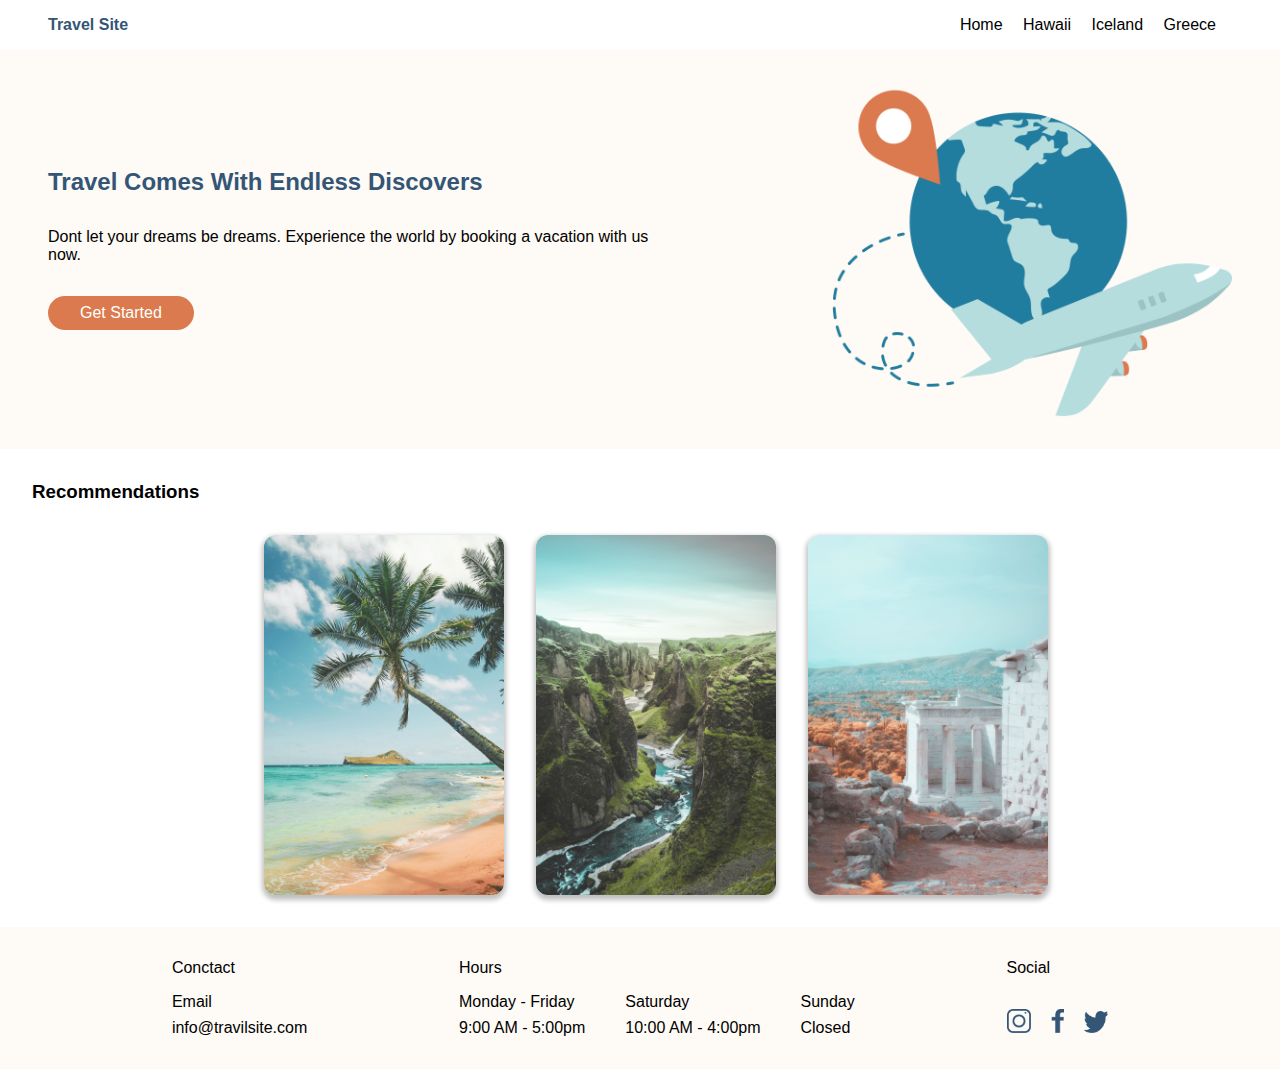
==== index.html @ b73d65de "home page layout complete,need colors" ====
<!DOCTYPE html>
<html lang="en">
<head>
  <meta charset="UTF-8">
  <meta http-equiv="X-UA-Compatible" content="IE=edge">
  <meta name="viewport" content="width=device-width, initial-scale=1.0">
  <title>Travel Site - Home</title>
  <link rel="stylesheet" href="./css/main.css">
</head>
<body>
  <header class="header">
    <h1 class="header__title">Travel Site</h1>
    <div class="header__links">
      <a class="header__site" href="./index.html">Home</a>
      <a class="header__site" href="./pages/hawaii.html">Hawaii</a>
      <a class="header__site" href="./pages/iceland.html">Iceland</a>
      <a class="header__site" href="./pages/greece.html">Greece</a>
    </div>
  </header>

  <section class="hero">
    <div class="hero__info">
      <h2 class="hero__title">Travel Comes With Endless Discovers</h2>
      <p class="hero__description">Dont let your dreams be dreams. Experience the world by booking a vacation with us now.</p>
      <div class="hero__button">Get Started</div>
    </div>

    <img class="hero__img" src="./assets/Images/hero.png" alt="earth-plane">
  </section>
  
  <section class="recommendations">
    <h3 class="recommendations__title">Recommendations</h3>
    <div class="recommendations__pictures">
      <img class="recommendations__location" src="./assets/Images/hawaii.jpg" alt="hawaii">
      <img class="recommendations__location" src="./assets/Images/iceland.jpg" alt="iceland">
      <img class="recommendations__location" src="./assets/Images/greece.jpg" alt="greece">
    </div>
  </section>

  <footer class="footer">
    <div class="footer__contact">
      <p class="footer__title">Conctact</p>
      <p class="footer__desciption">Email</p>
      <p class="footer__info">info@travilsite.com</p>
    </div>

    <div>
      <p class="footer__title">Hours</p>
      <div class="footer__operation">
        <div>
          <p class="footer__desciption">Monday - Friday</p>
          <p class="footer__info">9:00 AM - 5:00pm</p>
        </div>
        <div class="footer__hours">
          <p class="footer__desciption">Saturday</p>
          <p class="footer__info">10:00 AM - 4:00pm</p>
        </div>
        <div class="footer__hours">
          <p class="footer__desciption">Sunday</p>
          <p class="footer__info">Closed</p>
        </div>
      </div>
    </div>

    <div>
      <p class="footer__title">Social</p>
      <img class="footer__icon" src="./assets/Icons/icon-instagram.png" alt="icon-instagram">
      <img class="footer__icon footer__icon--margin" src="./assets/Icons/icon-facebook.png" alt="icon-facebook">
      <img class="footer__icon footer__icon--margin" src="./assets/Icons/icon-twitter.png" alt="icon-twitter">
    </div>
  </footer>


</body>
</html>
---- css/main.css ----
*, *::before, *::after {
  box-sizing: border-box;
  margin: 0;
  padding: 0;
}

body {
  font-family: Verdana, Helvetica, sans-serif;
}

.header {
  display: flex;
  justify-content: space-between;
  align-items: center;
  margin: 1rem 0rem;
}
.header__title {
  margin-left: 3rem;
  font-size: 1rem;
  color: #335576;
}
.header__links {
  margin-right: 3rem;
}
.header__site {
  text-decoration: none;
  color: black;
  margin-right: 1rem;
}

.footer {
  display: flex;
  justify-content: space-around;
  align-items: center;
  background-color: #FEFAF5;
  padding: 2rem 6rem;
}
.footer__title {
  margin-bottom: 1rem;
}
.footer__desciption {
  margin-bottom: 0.5rem;
}
.footer__operation {
  display: flex;
}
.footer__hours {
  margin-left: 2.5rem;
}
.footer__icon {
  max-width: 1.5rem;
  max-height: 1.5rem;
  margin-top: 1rem;
}
.footer__icon--margin {
  margin-left: 1rem;
}

.hero {
  background-color: #FEFAF5;
  display: flex;
  justify-content: space-between;
  align-items: center;
  padding: 2rem 0rem;
}
.hero__info {
  margin-left: 3rem;
  display: flex;
  flex-direction: column;
  justify-content: space-around;
  gap: 2rem;
}
.hero__title {
  color: #335576;
}
.hero__description {
  padding-right: 10rem;
}
.hero__button {
  background-color: #DB7A4E;
  width: -webkit-fit-content;
  width: -moz-fit-content;
  width: fit-content;
  padding: 0.5rem 2rem;
  color: white;
  border-radius: 1.25rem;
}
.hero__img {
  margin-right: 3rem;
  width: 25rem;
}

.recommendations {
  margin: 2rem 2rem;
}
.recommendations__title {
  margin-bottom: 2rem;
}
.recommendations__pictures {
  display: flex;
  justify-content: center;
  align-items: center;
}
.recommendations__location {
  margin-left: 2rem;
  max-width: 15rem;
  border-radius: 0.75rem;
  box-shadow: 0 3px 5px 2px rgba(0, 0, 0, 0.25);
}/*# sourceMappingURL=main.css.map */
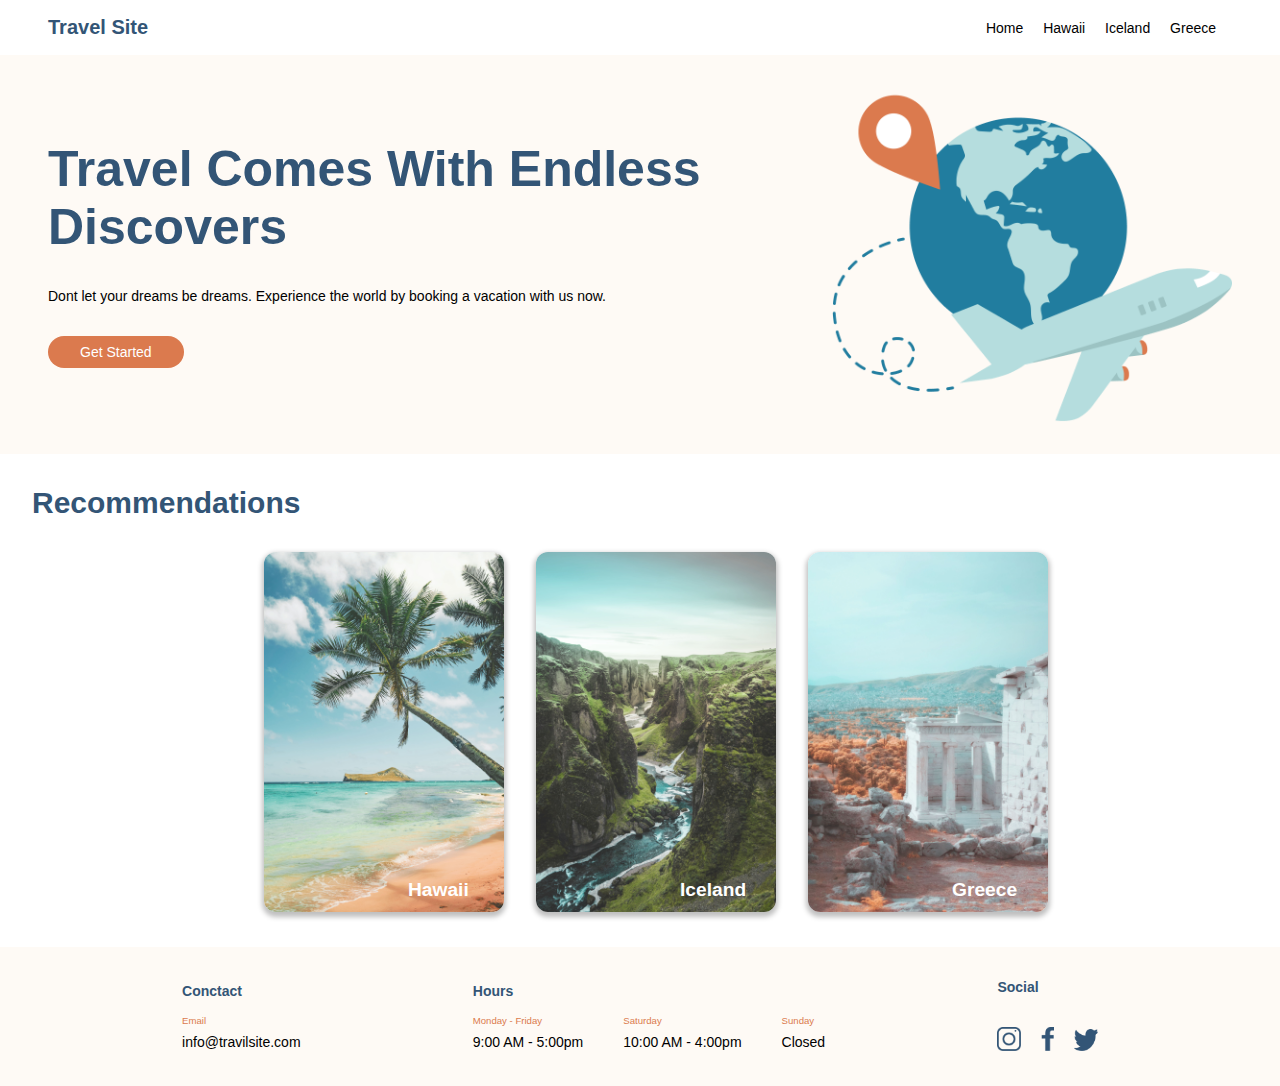
==== commit 5e997118: "Greece Page Finished" ====
--- a/index.html
+++ b/index.html
@@ -18,24 +18,51 @@
     </div>
   </header>
 
-  <section class="hero">
-    <div class="hero__info">
-      <h2 class="hero__title">Travel Comes With Endless Discovers</h2>
-      <p class="hero__description">Dont let your dreams be dreams. Experience the world by booking a vacation with us now.</p>
-      <div class="hero__button">Get Started</div>
-    </div>
 
-    <img class="hero__img" src="./assets/Images/hero.png" alt="earth-plane">
-  </section>
+  <main>
+    <section class="hero">
+      <div class="hero__info">
+        <h2 class="hero__title">Travel Comes With Endless Discovers</h2>
+        <p class="hero__description">Dont let your dreams be dreams. Experience the world by booking a vacation with us now.</p>
+        <div class="hero__button">Get Started</div>
+      </div>
   
-  <section class="recommendations">
-    <h3 class="recommendations__title">Recommendations</h3>
-    <div class="recommendations__pictures">
-      <img class="recommendations__location" src="./assets/Images/hawaii.jpg" alt="hawaii">
-      <img class="recommendations__location" src="./assets/Images/iceland.jpg" alt="iceland">
-      <img class="recommendations__location" src="./assets/Images/greece.jpg" alt="greece">
-    </div>
-  </section>
+      <img class="hero__img" src="./assets/Images/hero.png" alt="earth-plane">
+    </section>
+    
+    <section class="recommendations">
+      <h3 class="recommendations__title">Recommendations</h3>
+      <div class="recommendations__pictures">
+
+        <div class="recommendations__location-container">
+          <a href="./pages/hawaii.html">
+            <img class="recommendations__location" src="./assets/Images/hawaii.jpg" alt="hawaii">
+            <p class="recommendations__text">Hawaii</p>
+          </a>
+        </div>
+
+        <div class="recommendations__location-container">
+          <a href="./pages/iceland.html">
+            <img class="recommendations__location" src="./assets/Images/iceland.jpg" alt="iceland">
+            <p class="recommendations__text">Iceland</p>
+          </a>
+        </div>
+
+        <div class="recommendations__location-container">
+          <a href="./pages/greece.html">
+            <img class="recommendations__location" src="./assets/Images/greece.jpg" alt="greece">
+            <p class="recommendations__text">Greece</p>
+          </a>
+        </div>
+
+
+
+
+
+      </div>
+    </section>
+  </main>
+  
 
   <footer class="footer">
     <div class="footer__contact">
--- a/css/main.css
+++ b/css/main.css
@@ -8,15 +8,31 @@
   font-family: Verdana, Helvetica, sans-serif;
 }
 
+h1, h2 {
+  font-size: 3.125rem;
+  font-weight: 700;
+}
+
+h3 {
+  font-size: 1.875rem;
+  font-weight: 600;
+}
+
+p, div {
+  font-size: 0.875rem;
+  font-weight: 200;
+}
+
 .header {
   display: flex;
   justify-content: space-between;
   align-items: center;
   margin: 1rem 0rem;
+  background-color: #FFFFFF;
 }
 .header__title {
   margin-left: 3rem;
-  font-size: 1rem;
+  font-size: 1.25rem;
   color: #335576;
 }
 .header__links {
@@ -37,9 +53,13 @@
 }
 .footer__title {
   margin-bottom: 1rem;
+  color: #335576;
+  font-weight: bold;
 }
 .footer__desciption {
   margin-bottom: 0.5rem;
+  color: #DB7A4E;
+  font-size: 0.6rem;
 }
 .footer__operation {
   display: flex;
@@ -65,6 +85,7 @@
 }
 .hero__info {
   margin-left: 3rem;
+  padding-right: 3rem;
   display: flex;
   flex-direction: column;
   justify-content: space-around;
@@ -77,13 +98,13 @@
   padding-right: 10rem;
 }
 .hero__button {
-  background-color: #DB7A4E;
   width: -webkit-fit-content;
   width: -moz-fit-content;
   width: fit-content;
   padding: 0.5rem 2rem;
   color: white;
   border-radius: 1.25rem;
+  background-color: #DB7A4E;
 }
 .hero__img {
   margin-right: 3rem;
@@ -95,6 +116,7 @@
 }
 .recommendations__title {
   margin-bottom: 2rem;
+  color: #335576;
 }
 .recommendations__pictures {
   display: flex;
@@ -106,4 +128,15 @@
   max-width: 15rem;
   border-radius: 0.75rem;
   box-shadow: 0 3px 5px 2px rgba(0, 0, 0, 0.25);
+}
+.recommendations__location-container {
+  position: relative;
+}
+.recommendations__text {
+  position: absolute;
+  font-weight: bold;
+  font-size: 1.2rem;
+  color: white;
+  left: 11rem;
+  bottom: 0.85rem;
 }/*# sourceMappingURL=main.css.map */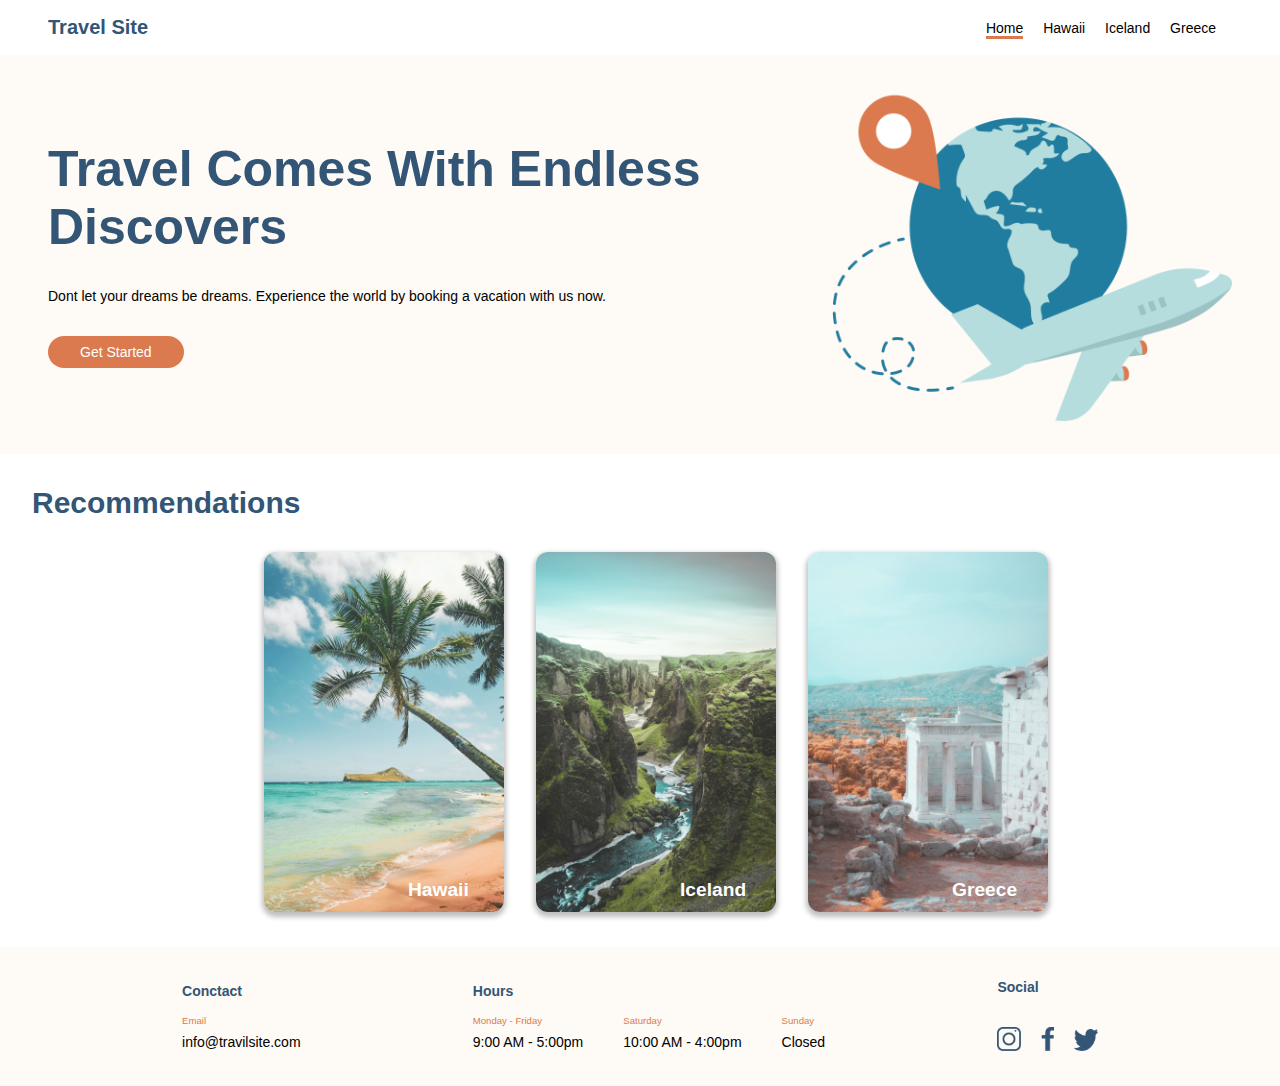
==== commit cedb921f: "nav bar finished" ====
--- a/index.html
+++ b/index.html
@@ -11,7 +11,7 @@
   <header class="header">
     <h1 class="header__title">Travel Site</h1>
     <div class="header__links">
-      <a class="header__site" href="./index.html">Home</a>
+      <a class="header__site header__site--active" href="./index.html">Home</a>
       <a class="header__site" href="./pages/hawaii.html">Hawaii</a>
       <a class="header__site" href="./pages/iceland.html">Iceland</a>
       <a class="header__site" href="./pages/greece.html">Greece</a>
@@ -54,11 +54,6 @@
             <p class="recommendations__text">Greece</p>
           </a>
         </div>
-
-
-
-
-
       </div>
     </section>
   </main>
--- a/css/main.css
+++ b/css/main.css
@@ -42,6 +42,12 @@
   text-decoration: none;
   color: black;
   margin-right: 1rem;
+}
+.header__site--active {
+  border-bottom: 3px solid #DB7A4E;
+}
+.header__site:hover {
+  border-bottom: 3px solid #DB7A4E;
 }
 
 .footer {
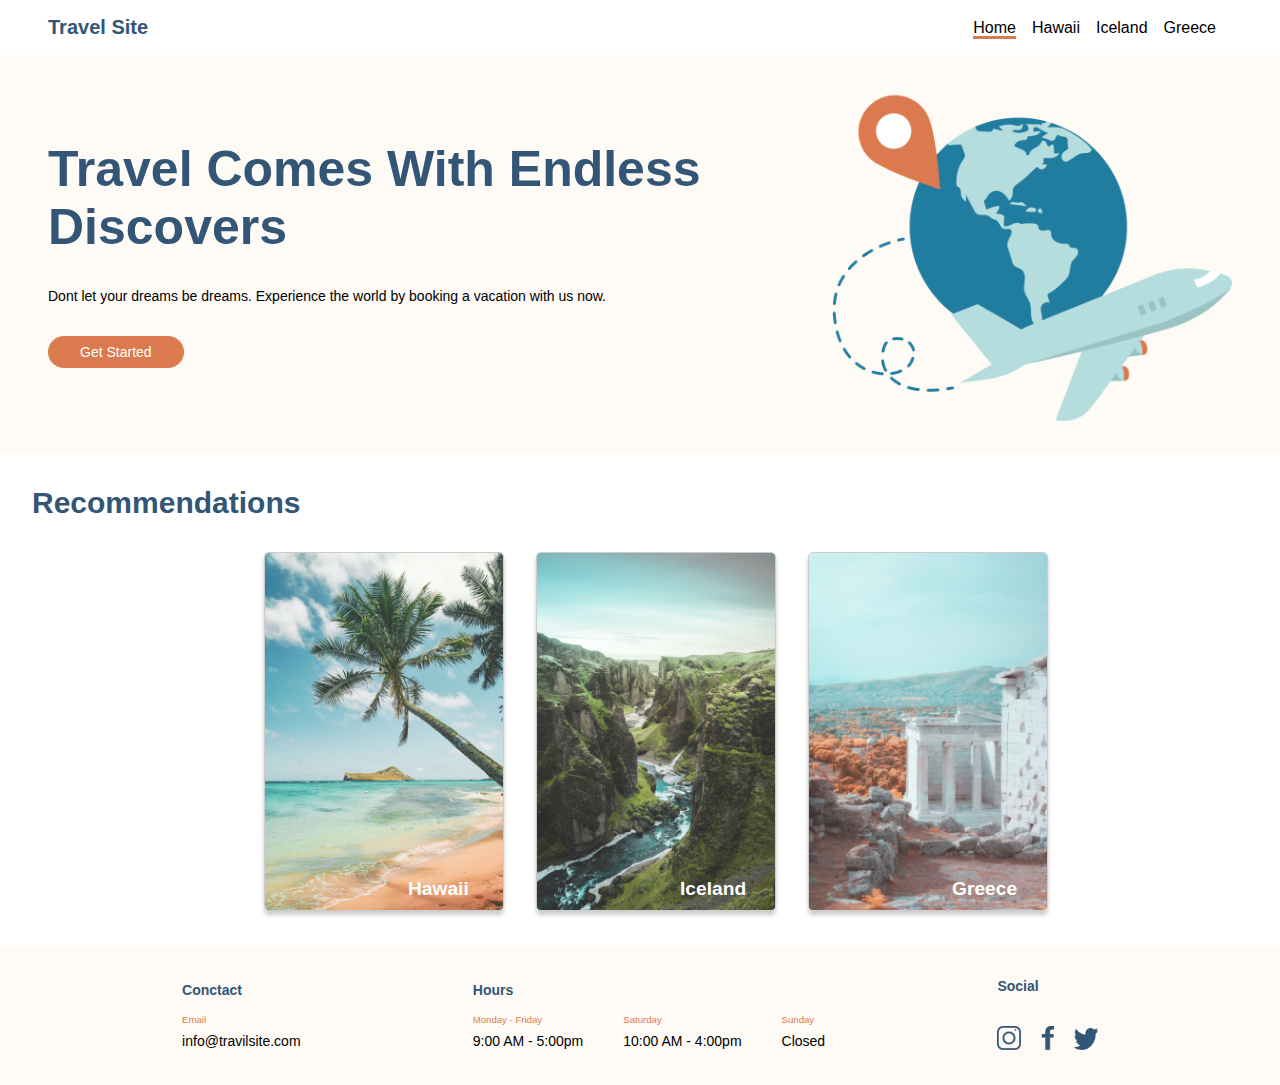
==== commit 2ff37b75: "Fixed cards and nav to lists" ====
--- a/index.html
+++ b/index.html
@@ -10,12 +10,12 @@
 <body>
   <header class="header">
     <h1 class="header__title">Travel Site</h1>
-    <div class="header__links">
-      <a class="header__site header__site--active" href="./index.html">Home</a>
-      <a class="header__site" href="./pages/hawaii.html">Hawaii</a>
-      <a class="header__site" href="./pages/iceland.html">Iceland</a>
-      <a class="header__site" href="./pages/greece.html">Greece</a>
-    </div>
+    <ul class="header__links">
+      <li><a class="header__site header__site--active" href="./index.html">Home</a></li>
+      <li><a class="header__site" href="./pages/hawaii.html">Hawaii</a></li>
+      <li><a class="header__site" href="./pages/iceland.html">Iceland</a></li>
+      <li><a class="header__site" href="./pages/greece.html">Greece</a></li>
+    </ul>
   </header>
 
 
--- a/css/main.css
+++ b/css/main.css
@@ -37,6 +37,8 @@
 }
 .header__links {
   margin-right: 3rem;
+  display: flex;
+  list-style-type: none;
 }
 .header__site {
   text-decoration: none;
@@ -132,8 +134,9 @@
 .recommendations__location {
   margin-left: 2rem;
   max-width: 15rem;
-  border-radius: 0.75rem;
-  box-shadow: 0 3px 5px 2px rgba(0, 0, 0, 0.25);
+  border-radius: 5px;
+  box-shadow: 0 4px 4px rgba(0, 0, 0, 0.2);
+  border: 1px solid rgba(0, 0, 0, 0.2);
 }
 .recommendations__location-container {
   position: relative;
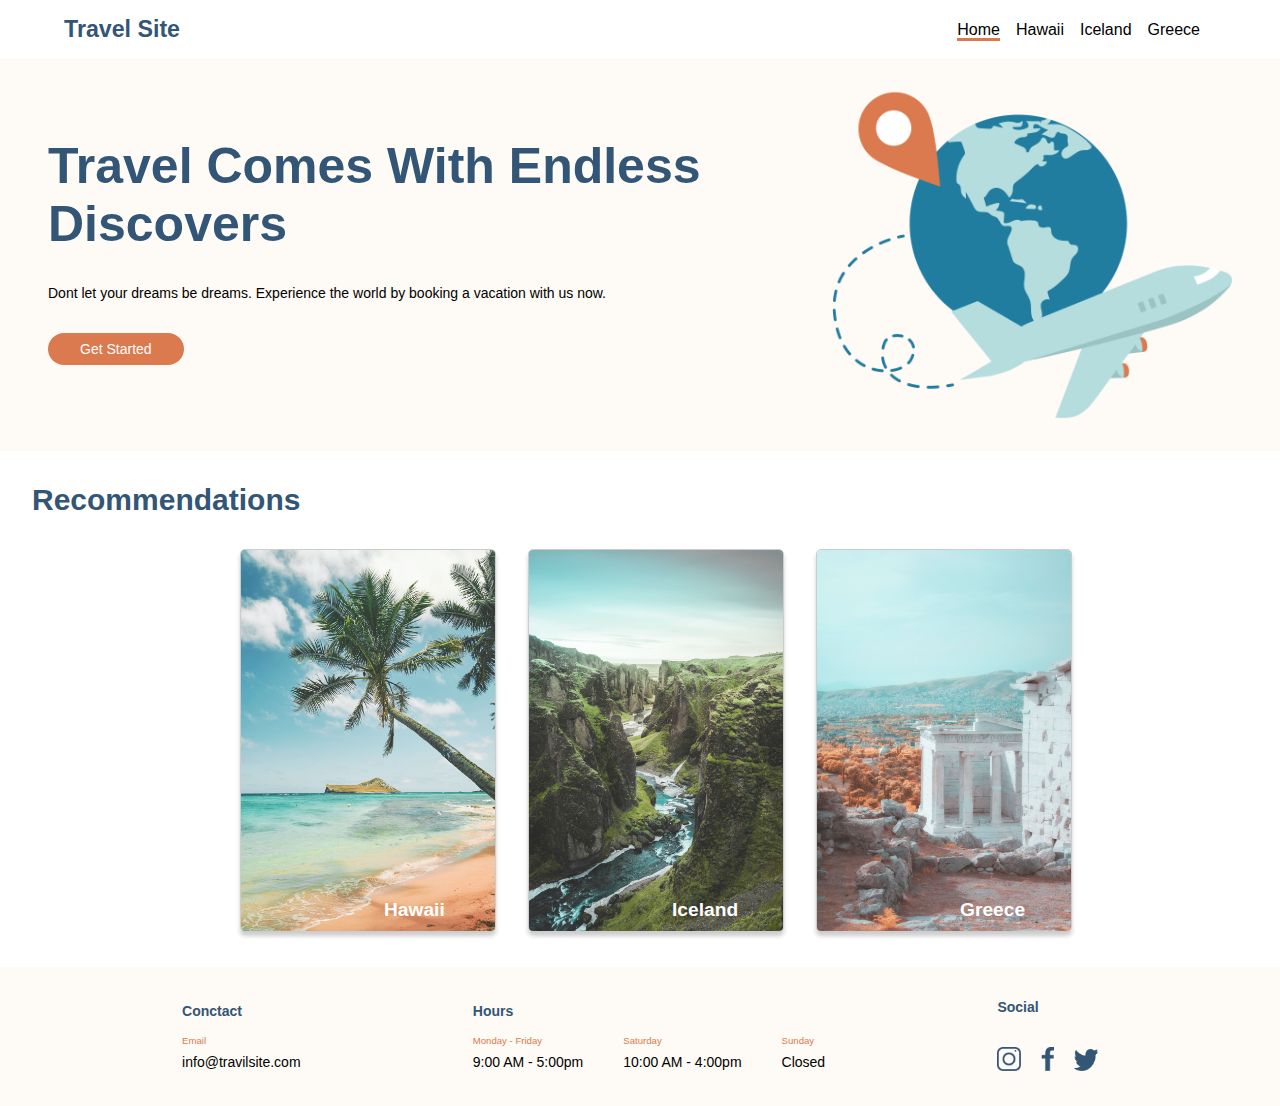
==== commit b365f2ab: "nav bar fixed into position" ====
--- a/index.html
+++ b/index.html
@@ -7,17 +7,22 @@
   <title>Travel Site - Home</title>
   <link rel="stylesheet" href="./css/main.css">
 </head>
+
 <body>
-  <header class="header">
-    <h1 class="header__title">Travel Site</h1>
-    <ul class="header__links">
-      <li><a class="header__site header__site--active" href="./index.html">Home</a></li>
-      <li><a class="header__site" href="./pages/hawaii.html">Hawaii</a></li>
-      <li><a class="header__site" href="./pages/iceland.html">Iceland</a></li>
-      <li><a class="header__site" href="./pages/greece.html">Greece</a></li>
-    </ul>
+
+  <header>
+    <class class="nav-bar">
+      <a class="nav-bar__logo" href="/index.html">
+        <h1 class="nav-bar__title">Travel Site</h1>
+      </a>
+      <ul class="nav-bar__links">
+        <li><a class="nav-bar__site nav-bar__site--active" href="./index.html">Home</a></li>
+        <li><a class="nav-bar__site" href="./pages/hawaii.html">Hawaii</a></li>
+        <li><a class="nav-bar__site" href="./pages/iceland.html">Iceland</a></li>
+        <li><a class="nav-bar__site" href="./pages/greece.html">Greece</a></li>
+      </ul>
+    </class>
   </header>
-
 
   <main>
     <section class="hero">
@@ -26,28 +31,24 @@
         <p class="hero__description">Dont let your dreams be dreams. Experience the world by booking a vacation with us now.</p>
         <div class="hero__button">Get Started</div>
       </div>
-  
       <img class="hero__img" src="./assets/Images/hero.png" alt="earth-plane">
     </section>
     
     <section class="recommendations">
       <h3 class="recommendations__title">Recommendations</h3>
       <div class="recommendations__pictures">
-
         <div class="recommendations__location-container">
           <a href="./pages/hawaii.html">
             <img class="recommendations__location" src="./assets/Images/hawaii.jpg" alt="hawaii">
             <p class="recommendations__text">Hawaii</p>
           </a>
         </div>
-
         <div class="recommendations__location-container">
           <a href="./pages/iceland.html">
             <img class="recommendations__location" src="./assets/Images/iceland.jpg" alt="iceland">
             <p class="recommendations__text">Iceland</p>
           </a>
         </div>
-
         <div class="recommendations__location-container">
           <a href="./pages/greece.html">
             <img class="recommendations__location" src="./assets/Images/greece.jpg" alt="greece">
@@ -58,14 +59,12 @@
     </section>
   </main>
   
-
   <footer class="footer">
     <div class="footer__contact">
       <p class="footer__title">Conctact</p>
       <p class="footer__desciption">Email</p>
       <p class="footer__info">info@travilsite.com</p>
     </div>
-
     <div>
       <p class="footer__title">Hours</p>
       <div class="footer__operation">
@@ -83,7 +82,6 @@
         </div>
       </div>
     </div>
-
     <div>
       <p class="footer__title">Social</p>
       <img class="footer__icon" src="./assets/Icons/icon-instagram.png" alt="icon-instagram">
@@ -91,7 +89,6 @@
       <img class="footer__icon footer__icon--margin" src="./assets/Icons/icon-twitter.png" alt="icon-twitter">
     </div>
   </footer>
-
-
+  
 </body>
 </html>--- a/css/main.css
+++ b/css/main.css
@@ -23,32 +23,39 @@
   font-weight: 200;
 }
 
-.header {
+.nav-bar {
+  position: fixed;
+  top: 0;
+  width: 100%;
   display: flex;
   justify-content: space-between;
   align-items: center;
-  margin: 1rem 0rem;
+  margin: 0;
   background-color: #FFFFFF;
+  padding: 1rem;
 }
-.header__title {
+.nav-bar__logo {
+  text-decoration: none;
+}
+.nav-bar__title {
   margin-left: 3rem;
-  font-size: 1.25rem;
+  font-size: 1.45rem;
   color: #335576;
 }
-.header__links {
+.nav-bar__links {
   margin-right: 3rem;
   display: flex;
   list-style-type: none;
 }
-.header__site {
+.nav-bar__site {
   text-decoration: none;
   color: black;
   margin-right: 1rem;
 }
-.header__site--active {
+.nav-bar__site--active {
   border-bottom: 3px solid #DB7A4E;
 }
-.header__site:hover {
+.nav-bar__site:hover {
   border-bottom: 3px solid #DB7A4E;
 }
 
@@ -85,6 +92,7 @@
 }
 
 .hero {
+  margin-top: 3.25rem;
   background-color: #FEFAF5;
   display: flex;
   justify-content: space-between;
@@ -101,9 +109,11 @@
 }
 .hero__title {
   color: #335576;
+  text-align: left;
 }
 .hero__description {
   padding-right: 10rem;
+  text-align: left;
 }
 .hero__button {
   width: -webkit-fit-content;
@@ -133,13 +143,16 @@
 }
 .recommendations__location {
   margin-left: 2rem;
-  max-width: 15rem;
+  max-width: 16rem;
   border-radius: 5px;
   box-shadow: 0 4px 4px rgba(0, 0, 0, 0.2);
   border: 1px solid rgba(0, 0, 0, 0.2);
 }
 .recommendations__location-container {
   position: relative;
+  width: -webkit-fit-content;
+  width: -moz-fit-content;
+  width: fit-content;
 }
 .recommendations__text {
   position: absolute;
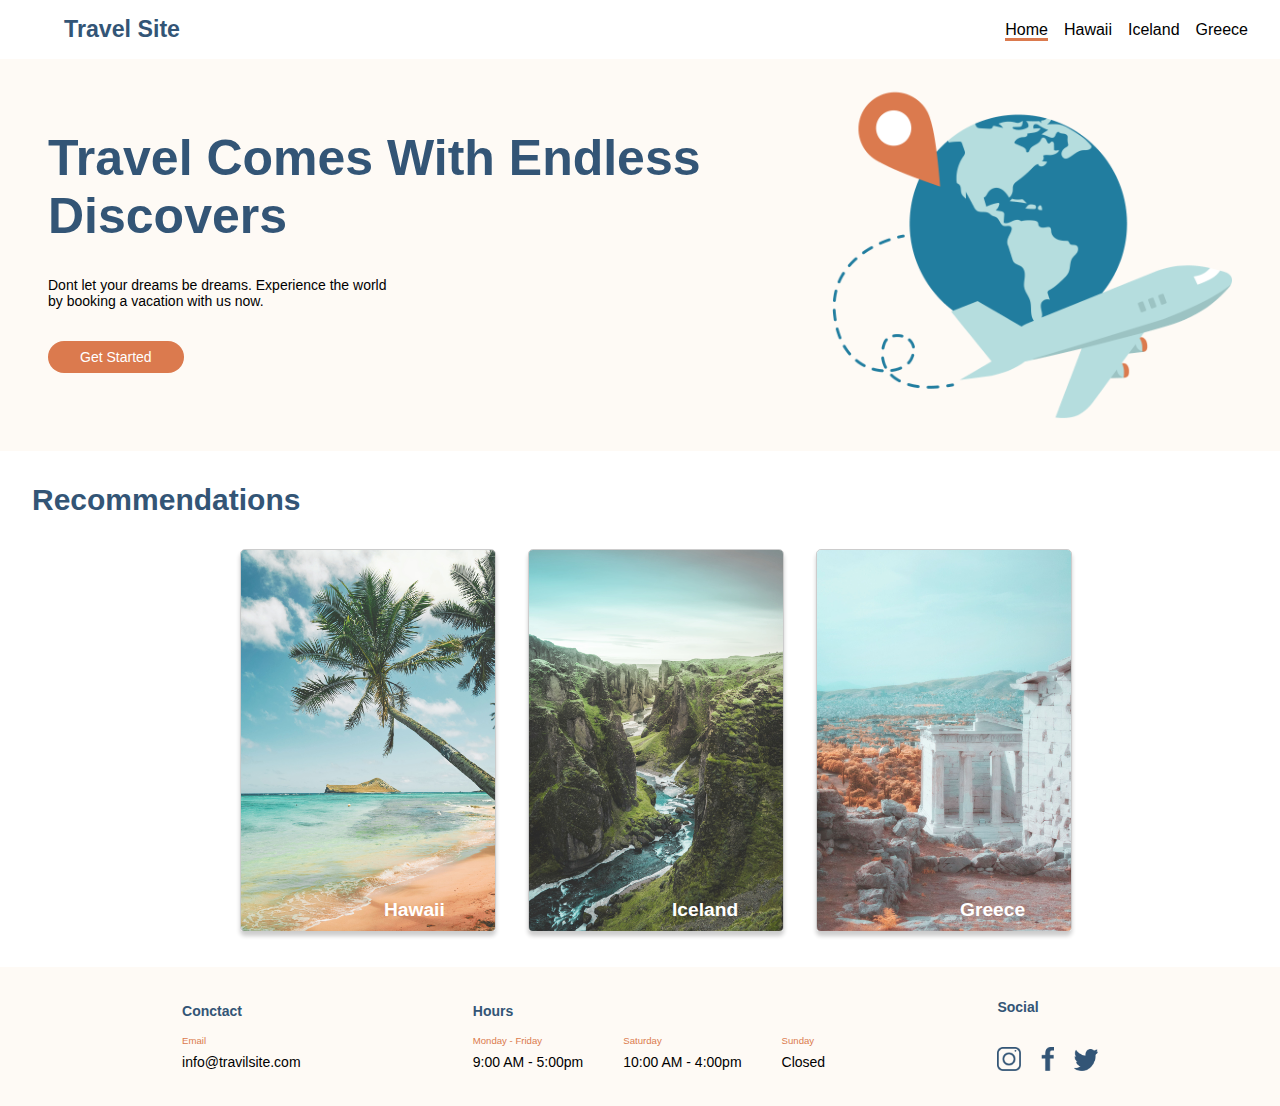
==== commit a98c26e5: "final commit" ====
--- a/index.html
+++ b/index.html
@@ -9,7 +9,7 @@
 </head>
 
 <body>
-
+  
   <header>
     <class class="nav-bar">
       <a class="nav-bar__logo" href="/index.html">
--- a/css/main.css
+++ b/css/main.css
@@ -25,27 +25,30 @@
 
 .nav-bar {
   position: fixed;
-  top: 0;
-  width: 100%;
   display: flex;
   justify-content: space-between;
   align-items: center;
+  background-color: #FFFFFF;
   margin: 0;
-  background-color: #FFFFFF;
   padding: 1rem;
+  top: 0;
+  width: 100%;
 }
 .nav-bar__logo {
   text-decoration: none;
 }
 .nav-bar__title {
+  color: #335576;
+  font-size: 1.45rem;
   margin-left: 3rem;
-  font-size: 1.45rem;
-  color: #335576;
 }
 .nav-bar__links {
+  display: flex;
   margin-right: 3rem;
-  display: flex;
-  list-style-type: none;
+  margin: 0;
+  padding: 0;
+  list-style: none;
+  color: black;
 }
 .nav-bar__site {
   text-decoration: none;
@@ -92,19 +95,19 @@
 }
 
 .hero {
-  margin-top: 3.25rem;
-  background-color: #FEFAF5;
   display: flex;
   justify-content: space-between;
   align-items: center;
+  background-color: #FEFAF5;
   padding: 2rem 0rem;
+  margin-top: 3.25rem;
 }
 .hero__info {
-  margin-left: 3rem;
-  padding-right: 3rem;
   display: flex;
   flex-direction: column;
   justify-content: space-around;
+  margin-left: 3rem;
+  padding-right: 3rem;
   gap: 2rem;
 }
 .hero__title {
@@ -112,29 +115,29 @@
   text-align: left;
 }
 .hero__description {
-  padding-right: 10rem;
   text-align: left;
+  padding-right: 24rem;
 }
 .hero__button {
   width: -webkit-fit-content;
   width: -moz-fit-content;
   width: fit-content;
+  color: white;
+  background-color: #DB7A4E;
+  border-radius: 1.25rem;
   padding: 0.5rem 2rem;
-  color: white;
-  border-radius: 1.25rem;
-  background-color: #DB7A4E;
 }
 .hero__img {
+  width: 25rem;
   margin-right: 3rem;
-  width: 25rem;
 }
 
 .recommendations {
   margin: 2rem 2rem;
 }
 .recommendations__title {
+  color: #335576;
   margin-bottom: 2rem;
-  color: #335576;
 }
 .recommendations__pictures {
   display: flex;
@@ -142,8 +145,8 @@
   align-items: center;
 }
 .recommendations__location {
+  max-width: 16rem;
   margin-left: 2rem;
-  max-width: 16rem;
   border-radius: 5px;
   box-shadow: 0 4px 4px rgba(0, 0, 0, 0.2);
   border: 1px solid rgba(0, 0, 0, 0.2);
